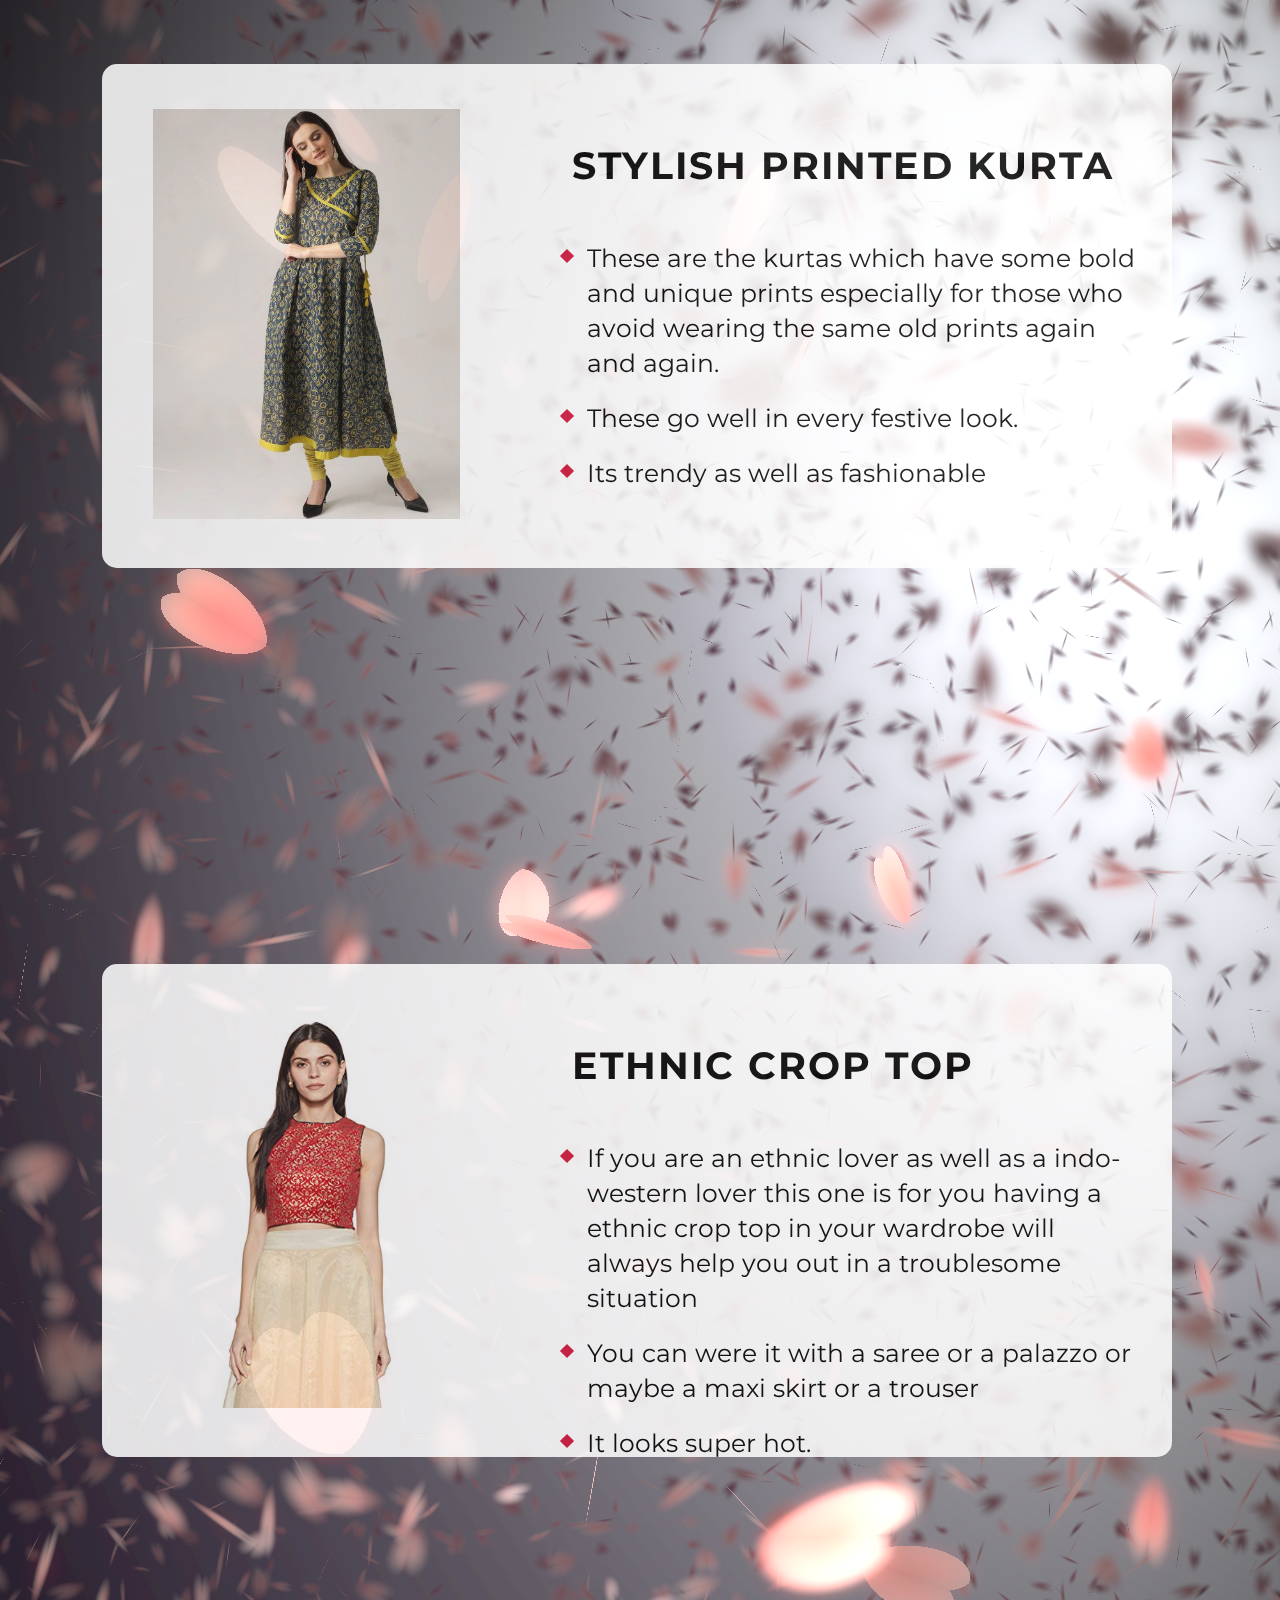
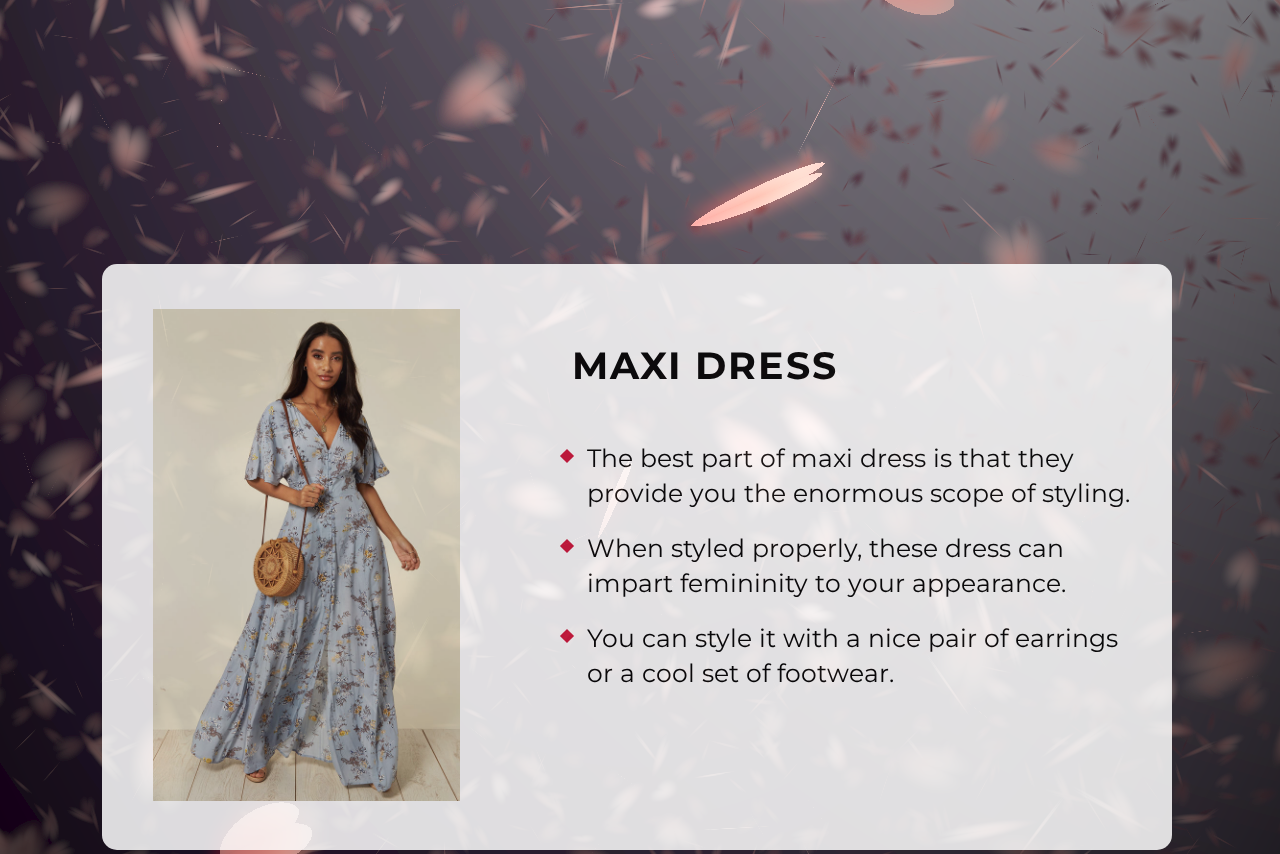
==== index.html @ 2b89db52 "Intial Commit" ====
<!DOCTYPE html>
<html lang="en">

<head>
    <meta charset="UTF-8">
    <meta name="viewport" content="width=device-width, initial-scale=1.0">
    <meta http-equiv="X-UA-Compatible" content="ie=edge">
    <title>Fashion to its Finest</title>
    <link rel="stylesheet" href="./style.css">
</head>

<body>
    <canvas id="sakura"></canvas>
    <div class="btnbg">
    </div>

    <div class="jumbo">

        <div class="product-img"><img src="./images/pkurtas.jpg" alt=""></div>

        <div class="product-info">
            <h2 id="item_head">Stylish printed kurta</h2>
            <ul>
                <li>These are the kurtas which have some bold and unique prints especially for those who avoid wearing
                    the
                    same old prints again and again.</li>
                <li>These go well in every festive look.</li>
                <li>Its trendy as well as fashionable</li>
            </ul>
        </div>

    </div>
    
    <div class="jumbo jumbo2">

        <div class="product-img"><img src="./images/crop.jpg" alt=""></div>

        <div class="product-info">
            <h2 id="item_head">Ethnic crop top</h2>
            <ul>
                    <li>If you are an ethnic lover as well as a indo-western lover this one is for you having a ethnic crop top
                            in your wardrobe will always help you out in a troublesome situation</li>
                        <li>You can were it with a saree or a palazzo or maybe a maxi skirt or a trouser</li>
                        <li>It looks super hot.</li>
            </ul>
        </div>

    </div>

    <div class="jumbo jumbo3">

            <div class="product-img"><img src="./images/maxi.jpg" alt=""></div>
    
            <div class="product-info">
                <h2 id="item_head">Maxi dress</h2>
                <ul>
                        <li>The best part of maxi dress is that they provide you the enormous scope of styling.</li>
                        <li>When styled properly, these dress can impart femininity to your appearance.</li>
                        <li>You can style it with a nice pair of earrings or a cool set of footwear.</li>
                </ul>
            </div>
    
        </div>

    <!-- sakura shader -->
    <script id="sakura_point_vsh" type="x-shader/x_vertex">
        uniform mat4 uProjection;
        uniform mat4 uModelview;
        uniform vec3 uResolution;
        uniform vec3 uOffset;
        uniform vec3 uDOF;  //x:focus distance, y:focus radius, z:max radius
        uniform vec3 uFade; //x:start distance, y:half distance, z:near fade start
        
        attribute vec3 aPosition;
        attribute vec3 aEuler;
        attribute vec2 aMisc; //x:size, y:fade
        
        varying vec3 pposition;
        varying float psize;
        varying float palpha;
        varying float pdist;
        
        //varying mat3 rotMat;
        varying vec3 normX;
        varying vec3 normY;
        varying vec3 normZ;
        varying vec3 normal;
        
        varying float diffuse;
        varying float specular;
        varying float rstop;
        varying float distancefade;
        
        void main(void) {
            // Projection is based on vertical angle
            vec4 pos = uModelview * vec4(aPosition + uOffset, 1.0);
            gl_Position = uProjection * pos;
            gl_PointSize = aMisc.x * uProjection[1][1] / -pos.z * uResolution.y * 0.5;
            
            pposition = pos.xyz;
            psize = aMisc.x;
            pdist = length(pos.xyz);
            palpha = smoothstep(0.0, 1.0, (pdist - 0.1) / uFade.z);
            
            vec3 elrsn = sin(aEuler);
            vec3 elrcs = cos(aEuler);
            mat3 rotx = mat3(
                1.0, 0.0, 0.0,
                0.0, elrcs.x, elrsn.x,
                0.0, -elrsn.x, elrcs.x
            );
            mat3 roty = mat3(
                elrcs.y, 0.0, -elrsn.y,
                0.0, 1.0, 0.0,
                elrsn.y, 0.0, elrcs.y
            );
            mat3 rotz = mat3(
                elrcs.z, elrsn.z, 0.0, 
                -elrsn.z, elrcs.z, 0.0,
                0.0, 0.0, 1.0
            );
            mat3 rotmat = rotx * roty * rotz;
            normal = rotmat[2];
            
            mat3 trrotm = mat3(
                rotmat[0][0], rotmat[1][0], rotmat[2][0],
                rotmat[0][1], rotmat[1][1], rotmat[2][1],
                rotmat[0][2], rotmat[1][2], rotmat[2][2]
            );
            normX = trrotm[0];
            normY = trrotm[1];
            normZ = trrotm[2];
            
            const vec3 lit = vec3(0.6917144638660746, 0.6917144638660746, -0.20751433915982237);
            
            float tmpdfs = dot(lit, normal);
            if(tmpdfs < 0.0) {
                normal = -normal;
                tmpdfs = dot(lit, normal);
            }
            diffuse = 0.4 + tmpdfs;
            
            vec3 eyev = normalize(-pos.xyz);
            if(dot(eyev, normal) > 0.0) {
                vec3 hv = normalize(eyev + lit);
                specular = pow(max(dot(hv, normal), 0.0), 20.0);
            }
            else {
                specular = 0.0;
            }
            
            rstop = clamp((abs(pdist - uDOF.x) - uDOF.y) / uDOF.z, 0.0, 1.0);
            rstop = pow(rstop, 0.5);
            //-0.69315 = ln(0.5)
            distancefade = min(1.0, exp((uFade.x - pdist) * 0.69315 / uFade.y));
        }
        </script>
    <script id="sakura_point_fsh" type="x-shader/x_fragment">
        #ifdef GL_ES
        //precision mediump float;
        precision highp float;
        #endif
        
        uniform vec3 uDOF;  //x:focus distance, y:focus radius, z:max radius
        uniform vec3 uFade; //x:start distance, y:half distance, z:near fade start
        
        const vec3 fadeCol = vec3(0.08, 0.03, 0.06);
        
        varying vec3 pposition;
        varying float psize;
        varying float palpha;
        varying float pdist;
        
        //varying mat3 rotMat;
        varying vec3 normX;
        varying vec3 normY;
        varying vec3 normZ;
        varying vec3 normal;
        
        varying float diffuse;
        varying float specular;
        varying float rstop;
        varying float distancefade;
        
        float ellipse(vec2 p, vec2 o, vec2 r) {
            vec2 lp = (p - o) / r;
            return length(lp) - 1.0;
        }
        
        void main(void) {
            vec3 p = vec3(gl_PointCoord - vec2(0.5, 0.5), 0.0) * 2.0;
            vec3 d = vec3(0.0, 0.0, -1.0);
            float nd = normZ.z; //dot(-normZ, d);
            if(abs(nd) < 0.0001) discard;
            
            float np = dot(normZ, p);
            vec3 tp = p + d * np / nd;
            vec2 coord = vec2(dot(normX, tp), dot(normY, tp));
            
            //angle = 15 degree
            const float flwrsn = 0.258819045102521;
            const float flwrcs = 0.965925826289068;
            mat2 flwrm = mat2(flwrcs, -flwrsn, flwrsn, flwrcs);
            vec2 flwrp = vec2(abs(coord.x), coord.y) * flwrm;
            
            float r;
            if(flwrp.x < 0.0) {
                r = ellipse(flwrp, vec2(0.065, 0.024) * 0.5, vec2(0.36, 0.96) * 0.5);
            }
            else {
                r = ellipse(flwrp, vec2(0.065, 0.024) * 0.5, vec2(0.58, 0.96) * 0.5);
            }
            
            if(r > rstop) discard;
            
            vec3 col = mix(vec3(1.0, 0.8, 0.75), vec3(1.0, 0.9, 0.87), r);
            float grady = mix(0.0, 1.0, pow(coord.y * 0.5 + 0.5, 0.35));
            col *= vec3(1.0, grady, grady);
            col *= mix(0.8, 1.0, pow(abs(coord.x), 0.3));
            col = col * diffuse + specular;
            
            col = mix(fadeCol, col, distancefade);
            
            float alpha = (rstop > 0.001)? (0.5 - r / (rstop * 2.0)) : 1.0;
            alpha = smoothstep(0.0, 1.0, alpha) * palpha;
            
            gl_FragColor = vec4(col * 0.5, alpha);
        }
        </script>
    <!-- effects -->
    <script id="fx_common_vsh" type="x-shader/x_vertex">
        uniform vec3 uResolution;
        attribute vec2 aPosition;
        
        varying vec2 texCoord;
        varying vec2 screenCoord;
        
        void main(void) {
            gl_Position = vec4(aPosition, 0.0, 1.0);
            texCoord = aPosition.xy * 0.5 + vec2(0.5, 0.5);
            screenCoord = aPosition.xy * vec2(uResolution.z, 1.0);
        }
        </script>
    <script id="bg_fsh" type="x-shader/x_fragment">
        #ifdef GL_ES
        //precision mediump float;
        precision highp float;
        #endif
        
        uniform vec2 uTimes;
        
        varying vec2 texCoord;
        varying vec2 screenCoord;
        
        void main(void) {
            vec3 col;
            float c;
            vec2 tmpv = texCoord * vec2(0.8, 1.0) - vec2(0.95, 1.0);
            c = exp(-pow(length(tmpv) * 1.8, 2.0));
            col = mix(vec3(0.02, 0.0, 0.03), vec3(0.96, 0.98, 1.0) * 1.5, c);
            gl_FragColor = vec4(col * 0.5, 1.0);
        }
        </script>
    <script id="fx_brightbuf_fsh" type="x-shader/x_fragment">
        #ifdef GL_ES
        //precision mediump float;
        precision highp float;
        #endif
        uniform sampler2D uSrc;
        uniform vec2 uDelta;
        
        varying vec2 texCoord;
        varying vec2 screenCoord;
        
        void main(void) {
            vec4 col = texture2D(uSrc, texCoord);
            gl_FragColor = vec4(col.rgb * 2.0 - vec3(0.5), 1.0);
        }
        </script>
    <script id="fx_dirblur_r4_fsh" type="x-shader/x_fragment">
        #ifdef GL_ES
        //precision mediump float;
        precision highp float;
        #endif
        uniform sampler2D uSrc;
        uniform vec2 uDelta;
        uniform vec4 uBlurDir; //dir(x, y), stride(z, w)
        
        varying vec2 texCoord;
        varying vec2 screenCoord;
        
        void main(void) {
            vec4 col = texture2D(uSrc, texCoord);
            col = col + texture2D(uSrc, texCoord + uBlurDir.xy * uDelta);
            col = col + texture2D(uSrc, texCoord - uBlurDir.xy * uDelta);
            col = col + texture2D(uSrc, texCoord + (uBlurDir.xy + uBlurDir.zw) * uDelta);
            col = col + texture2D(uSrc, texCoord - (uBlurDir.xy + uBlurDir.zw) * uDelta);
            gl_FragColor = col / 5.0;
        }
        </script>
    <!-- effect fragment shader template -->
    <script id="fx_common_fsh" type="x-shader/x_fragment">
        #ifdef GL_ES
        //precision mediump float;
        precision highp float;
        #endif
        uniform sampler2D uSrc;
        uniform vec2 uDelta;
        
        varying vec2 texCoord;
        varying vec2 screenCoord;
        
        void main(void) {
            gl_FragColor = texture2D(uSrc, texCoord);
        }
        </script>
    <!-- post processing -->
    <script id="pp_final_vsh" type="x-shader/x_vertex">
        uniform vec3 uResolution;
        attribute vec2 aPosition;
        varying vec2 texCoord;
        varying vec2 screenCoord;
        void main(void) {
            gl_Position = vec4(aPosition, 0.0, 1.0);
            texCoord = aPosition.xy * 0.5 + vec2(0.5, 0.5);
            screenCoord = aPosition.xy * vec2(uResolution.z, 1.0);
        }
        </script>
    <script id="pp_final_fsh" type="x-shader/x_fragment">
        #ifdef GL_ES
        //precision mediump float;
        precision highp float;
        #endif
        uniform sampler2D uSrc;
        uniform sampler2D uBloom;
        uniform vec2 uDelta;
        varying vec2 texCoord;
        varying vec2 screenCoord;
        void main(void) {
            vec4 srccol = texture2D(uSrc, texCoord) * 2.0;
            vec4 bloomcol = texture2D(uBloom, texCoord);
            vec4 col;
            col = srccol + bloomcol * (vec4(1.0) + srccol);
            col *= smoothstep(1.0, 0.0, pow(length((texCoord - vec2(0.5)) * 2.0), 1.2) * 0.5);
            col = pow(col, vec4(0.45454545454545)); //(1.0 / 2.2)
            
            gl_FragColor = vec4(col.rgb, 1.0);
            gl_FragColor.a = 1.0;
        }
        </script>

    <script src="./script.js"></script>
</body>

</html>
---- style.css ----
@import url('https://fonts.googleapis.com/css?family=Cookie|Fredoka+One|Montserrat|Roboto&display=swap');

body {
    padding: 0;
    margin: 0;
    overflow-x: hidden;
    height: 600px;
    font-family: Roboto, 'sans-serif';
}

canvas {
    padding: 0;
    margin: 0;
}

div.btnbg {
    position: fixed;
    left: 0;
    top: 0;
}

div.jumbo {
    width: 80%;
    margin: 5% 8%;
    position: absolute;
    top: 0;
    background: white;
    border-radius: 15px;
    padding: 20px;
    padding-left: 2%;
    opacity: 0.85;
}

#item_head {
    text-transform: uppercase;
    letter-spacing: 2px;
    position: relative;
    top: -22px;
    left: 50px;
}

.product-img img {
    width: 30% !important;
    padding: 25px;
}

.product-info {
    position: absolute;
    top: 0;
    left: 420px;
    margin-top: 70px;
    font-size: 25px;
    font-family: Montserrat;
}

.product-info li {
    width: 90%;
    margin-top: 20px;
    line-height: 35px;
}

ul {
    list-style: none;
}

ul li {
    margin: 0;
    padding-left: 1em;
    position: relative;
}

ul li:after {
    content: '';
    height: .4em;
    width: .4em;
    background: #D2153A;
    display: block;
    position: absolute;
    transform: rotate(45deg);
    top: 0.4em;
    left: 0;
}

.jumbo2 {
    position: absolute;
    top: 100vh !important;
}

.jumbo3 {
    position: absolute;
    top: 200vh !important;
}
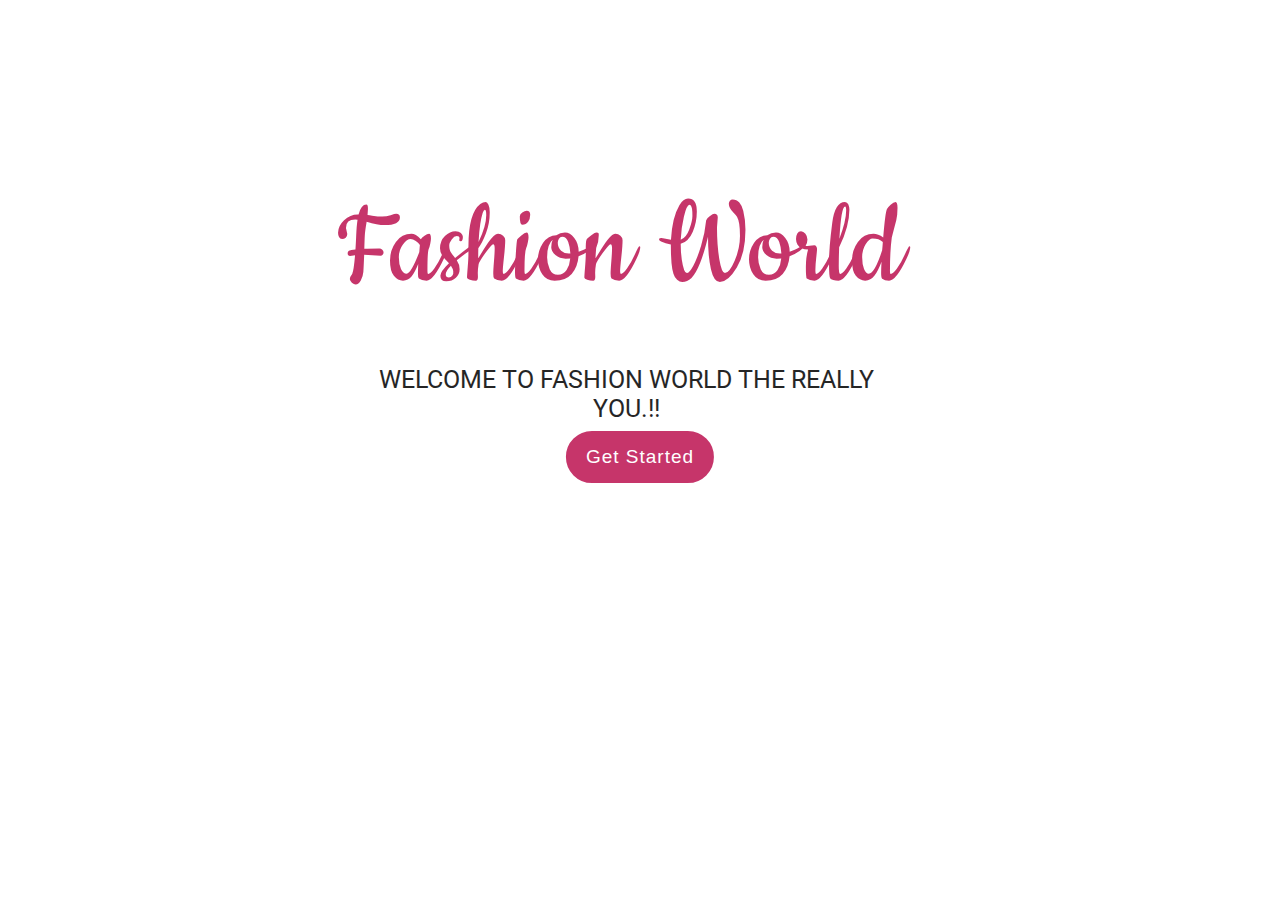
==== commit d1a94428: "Rename home.html to index.html" ====
--- a/index.html
+++ b/index.html
@@ -1,355 +1,74 @@
 <!DOCTYPE html>
 <html lang="en">
-
 <head>
     <meta charset="UTF-8">
     <meta name="viewport" content="width=device-width, initial-scale=1.0">
     <meta http-equiv="X-UA-Compatible" content="ie=edge">
-    <title>Fashion to its Finest</title>
+    <title>Fashion To Its Finest</title>
     <link rel="stylesheet" href="./style.css">
 </head>
 
+<style>
+
+    body {
+        overflow: hidden;
+    }
+
+    .jumbo {
+        margin-top: 7% !important;
+    }
+
+    .heading {
+        font-size: 130px;
+        font-family: Cookie;
+        font-weight: 100;
+        color: #bd1251;
+        text-align: center;
+        position: relative;
+        top: -20px;
+        left: -20px;
+    }
+
+    .info {
+        text-align: center;
+        font-size: 25px;
+        position: absolute;
+        top: 250px;
+        left: 49%;
+        transform: translateX(-50%);
+        text-transform: uppercase;
+    }
+
+    .btn {
+        transform: translateX(-50%);
+        position: relative;
+        left: 50%;
+        border-radius: 50px;
+        padding: 15px 20px;
+        background-color: #bd1251;
+        border: 2px solid white;
+        font-size: 19px;
+        color: white;
+        letter-spacing: 1px;
+        margin-bottom: 30px;
+    }
+
+    .btn:hover {
+        cursor: pointer;
+        background: white;
+        border: 2px solid #bd1251;
+        color: #bd1251;
+    }
+
+</style>
+
 <body>
-    <canvas id="sakura"></canvas>
-    <div class="btnbg">
-    </div>
-
     <div class="jumbo">
 
-        <div class="product-img"><img src="./images/pkurtas.jpg" alt=""></div>
-
-        <div class="product-info">
-            <h2 id="item_head">Stylish printed kurta</h2>
-            <ul>
-                <li>These are the kurtas which have some bold and unique prints especially for those who avoid wearing
-                    the
-                    same old prints again and again.</li>
-                <li>These go well in every festive look.</li>
-                <li>Its trendy as well as fashionable</li>
-            </ul>
-        </div>
+        <h1 class="heading">Fashion World</h1>
+        <p class="info">Welcome to Fashion World the really you.!!</p>
+        <button class="btn" onclick="location.href = './index.html';"> Get Started </button>
 
     </div>
-    
-    <div class="jumbo jumbo2">
-
-        <div class="product-img"><img src="./images/crop.jpg" alt=""></div>
-
-        <div class="product-info">
-            <h2 id="item_head">Ethnic crop top</h2>
-            <ul>
-                    <li>If you are an ethnic lover as well as a indo-western lover this one is for you having a ethnic crop top
-                            in your wardrobe will always help you out in a troublesome situation</li>
-                        <li>You can were it with a saree or a palazzo or maybe a maxi skirt or a trouser</li>
-                        <li>It looks super hot.</li>
-            </ul>
-        </div>
-
-    </div>
-
-    <div class="jumbo jumbo3">
-
-            <div class="product-img"><img src="./images/maxi.jpg" alt=""></div>
-    
-            <div class="product-info">
-                <h2 id="item_head">Maxi dress</h2>
-                <ul>
-                        <li>The best part of maxi dress is that they provide you the enormous scope of styling.</li>
-                        <li>When styled properly, these dress can impart femininity to your appearance.</li>
-                        <li>You can style it with a nice pair of earrings or a cool set of footwear.</li>
-                </ul>
-            </div>
-    
-        </div>
-
-    <!-- sakura shader -->
-    <script id="sakura_point_vsh" type="x-shader/x_vertex">
-        uniform mat4 uProjection;
-        uniform mat4 uModelview;
-        uniform vec3 uResolution;
-        uniform vec3 uOffset;
-        uniform vec3 uDOF;  //x:focus distance, y:focus radius, z:max radius
-        uniform vec3 uFade; //x:start distance, y:half distance, z:near fade start
-        
-        attribute vec3 aPosition;
-        attribute vec3 aEuler;
-        attribute vec2 aMisc; //x:size, y:fade
-        
-        varying vec3 pposition;
-        varying float psize;
-        varying float palpha;
-        varying float pdist;
-        
-        //varying mat3 rotMat;
-        varying vec3 normX;
-        varying vec3 normY;
-        varying vec3 normZ;
-        varying vec3 normal;
-        
-        varying float diffuse;
-        varying float specular;
-        varying float rstop;
-        varying float distancefade;
-        
-        void main(void) {
-            // Projection is based on vertical angle
-            vec4 pos = uModelview * vec4(aPosition + uOffset, 1.0);
-            gl_Position = uProjection * pos;
-            gl_PointSize = aMisc.x * uProjection[1][1] / -pos.z * uResolution.y * 0.5;
-            
-            pposition = pos.xyz;
-            psize = aMisc.x;
-            pdist = length(pos.xyz);
-            palpha = smoothstep(0.0, 1.0, (pdist - 0.1) / uFade.z);
-            
-            vec3 elrsn = sin(aEuler);
-            vec3 elrcs = cos(aEuler);
-            mat3 rotx = mat3(
-                1.0, 0.0, 0.0,
-                0.0, elrcs.x, elrsn.x,
-                0.0, -elrsn.x, elrcs.x
-            );
-            mat3 roty = mat3(
-                elrcs.y, 0.0, -elrsn.y,
-                0.0, 1.0, 0.0,
-                elrsn.y, 0.0, elrcs.y
-            );
-            mat3 rotz = mat3(
-                elrcs.z, elrsn.z, 0.0, 
-                -elrsn.z, elrcs.z, 0.0,
-                0.0, 0.0, 1.0
-            );
-            mat3 rotmat = rotx * roty * rotz;
-            normal = rotmat[2];
-            
-            mat3 trrotm = mat3(
-                rotmat[0][0], rotmat[1][0], rotmat[2][0],
-                rotmat[0][1], rotmat[1][1], rotmat[2][1],
-                rotmat[0][2], rotmat[1][2], rotmat[2][2]
-            );
-            normX = trrotm[0];
-            normY = trrotm[1];
-            normZ = trrotm[2];
-            
-            const vec3 lit = vec3(0.6917144638660746, 0.6917144638660746, -0.20751433915982237);
-            
-            float tmpdfs = dot(lit, normal);
-            if(tmpdfs < 0.0) {
-                normal = -normal;
-                tmpdfs = dot(lit, normal);
-            }
-            diffuse = 0.4 + tmpdfs;
-            
-            vec3 eyev = normalize(-pos.xyz);
-            if(dot(eyev, normal) > 0.0) {
-                vec3 hv = normalize(eyev + lit);
-                specular = pow(max(dot(hv, normal), 0.0), 20.0);
-            }
-            else {
-                specular = 0.0;
-            }
-            
-            rstop = clamp((abs(pdist - uDOF.x) - uDOF.y) / uDOF.z, 0.0, 1.0);
-            rstop = pow(rstop, 0.5);
-            //-0.69315 = ln(0.5)
-            distancefade = min(1.0, exp((uFade.x - pdist) * 0.69315 / uFade.y));
-        }
-        </script>
-    <script id="sakura_point_fsh" type="x-shader/x_fragment">
-        #ifdef GL_ES
-        //precision mediump float;
-        precision highp float;
-        #endif
-        
-        uniform vec3 uDOF;  //x:focus distance, y:focus radius, z:max radius
-        uniform vec3 uFade; //x:start distance, y:half distance, z:near fade start
-        
-        const vec3 fadeCol = vec3(0.08, 0.03, 0.06);
-        
-        varying vec3 pposition;
-        varying float psize;
-        varying float palpha;
-        varying float pdist;
-        
-        //varying mat3 rotMat;
-        varying vec3 normX;
-        varying vec3 normY;
-        varying vec3 normZ;
-        varying vec3 normal;
-        
-        varying float diffuse;
-        varying float specular;
-        varying float rstop;
-        varying float distancefade;
-        
-        float ellipse(vec2 p, vec2 o, vec2 r) {
-            vec2 lp = (p - o) / r;
-            return length(lp) - 1.0;
-        }
-        
-        void main(void) {
-            vec3 p = vec3(gl_PointCoord - vec2(0.5, 0.5), 0.0) * 2.0;
-            vec3 d = vec3(0.0, 0.0, -1.0);
-            float nd = normZ.z; //dot(-normZ, d);
-            if(abs(nd) < 0.0001) discard;
-            
-            float np = dot(normZ, p);
-            vec3 tp = p + d * np / nd;
-            vec2 coord = vec2(dot(normX, tp), dot(normY, tp));
-            
-            //angle = 15 degree
-            const float flwrsn = 0.258819045102521;
-            const float flwrcs = 0.965925826289068;
-            mat2 flwrm = mat2(flwrcs, -flwrsn, flwrsn, flwrcs);
-            vec2 flwrp = vec2(abs(coord.x), coord.y) * flwrm;
-            
-            float r;
-            if(flwrp.x < 0.0) {
-                r = ellipse(flwrp, vec2(0.065, 0.024) * 0.5, vec2(0.36, 0.96) * 0.5);
-            }
-            else {
-                r = ellipse(flwrp, vec2(0.065, 0.024) * 0.5, vec2(0.58, 0.96) * 0.5);
-            }
-            
-            if(r > rstop) discard;
-            
-            vec3 col = mix(vec3(1.0, 0.8, 0.75), vec3(1.0, 0.9, 0.87), r);
-            float grady = mix(0.0, 1.0, pow(coord.y * 0.5 + 0.5, 0.35));
-            col *= vec3(1.0, grady, grady);
-            col *= mix(0.8, 1.0, pow(abs(coord.x), 0.3));
-            col = col * diffuse + specular;
-            
-            col = mix(fadeCol, col, distancefade);
-            
-            float alpha = (rstop > 0.001)? (0.5 - r / (rstop * 2.0)) : 1.0;
-            alpha = smoothstep(0.0, 1.0, alpha) * palpha;
-            
-            gl_FragColor = vec4(col * 0.5, alpha);
-        }
-        </script>
-    <!-- effects -->
-    <script id="fx_common_vsh" type="x-shader/x_vertex">
-        uniform vec3 uResolution;
-        attribute vec2 aPosition;
-        
-        varying vec2 texCoord;
-        varying vec2 screenCoord;
-        
-        void main(void) {
-            gl_Position = vec4(aPosition, 0.0, 1.0);
-            texCoord = aPosition.xy * 0.5 + vec2(0.5, 0.5);
-            screenCoord = aPosition.xy * vec2(uResolution.z, 1.0);
-        }
-        </script>
-    <script id="bg_fsh" type="x-shader/x_fragment">
-        #ifdef GL_ES
-        //precision mediump float;
-        precision highp float;
-        #endif
-        
-        uniform vec2 uTimes;
-        
-        varying vec2 texCoord;
-        varying vec2 screenCoord;
-        
-        void main(void) {
-            vec3 col;
-            float c;
-            vec2 tmpv = texCoord * vec2(0.8, 1.0) - vec2(0.95, 1.0);
-            c = exp(-pow(length(tmpv) * 1.8, 2.0));
-            col = mix(vec3(0.02, 0.0, 0.03), vec3(0.96, 0.98, 1.0) * 1.5, c);
-            gl_FragColor = vec4(col * 0.5, 1.0);
-        }
-        </script>
-    <script id="fx_brightbuf_fsh" type="x-shader/x_fragment">
-        #ifdef GL_ES
-        //precision mediump float;
-        precision highp float;
-        #endif
-        uniform sampler2D uSrc;
-        uniform vec2 uDelta;
-        
-        varying vec2 texCoord;
-        varying vec2 screenCoord;
-        
-        void main(void) {
-            vec4 col = texture2D(uSrc, texCoord);
-            gl_FragColor = vec4(col.rgb * 2.0 - vec3(0.5), 1.0);
-        }
-        </script>
-    <script id="fx_dirblur_r4_fsh" type="x-shader/x_fragment">
-        #ifdef GL_ES
-        //precision mediump float;
-        precision highp float;
-        #endif
-        uniform sampler2D uSrc;
-        uniform vec2 uDelta;
-        uniform vec4 uBlurDir; //dir(x, y), stride(z, w)
-        
-        varying vec2 texCoord;
-        varying vec2 screenCoord;
-        
-        void main(void) {
-            vec4 col = texture2D(uSrc, texCoord);
-            col = col + texture2D(uSrc, texCoord + uBlurDir.xy * uDelta);
-            col = col + texture2D(uSrc, texCoord - uBlurDir.xy * uDelta);
-            col = col + texture2D(uSrc, texCoord + (uBlurDir.xy + uBlurDir.zw) * uDelta);
-            col = col + texture2D(uSrc, texCoord - (uBlurDir.xy + uBlurDir.zw) * uDelta);
-            gl_FragColor = col / 5.0;
-        }
-        </script>
-    <!-- effect fragment shader template -->
-    <script id="fx_common_fsh" type="x-shader/x_fragment">
-        #ifdef GL_ES
-        //precision mediump float;
-        precision highp float;
-        #endif
-        uniform sampler2D uSrc;
-        uniform vec2 uDelta;
-        
-        varying vec2 texCoord;
-        varying vec2 screenCoord;
-        
-        void main(void) {
-            gl_FragColor = texture2D(uSrc, texCoord);
-        }
-        </script>
-    <!-- post processing -->
-    <script id="pp_final_vsh" type="x-shader/x_vertex">
-        uniform vec3 uResolution;
-        attribute vec2 aPosition;
-        varying vec2 texCoord;
-        varying vec2 screenCoord;
-        void main(void) {
-            gl_Position = vec4(aPosition, 0.0, 1.0);
-            texCoord = aPosition.xy * 0.5 + vec2(0.5, 0.5);
-            screenCoord = aPosition.xy * vec2(uResolution.z, 1.0);
-        }
-        </script>
-    <script id="pp_final_fsh" type="x-shader/x_fragment">
-        #ifdef GL_ES
-        //precision mediump float;
-        precision highp float;
-        #endif
-        uniform sampler2D uSrc;
-        uniform sampler2D uBloom;
-        uniform vec2 uDelta;
-        varying vec2 texCoord;
-        varying vec2 screenCoord;
-        void main(void) {
-            vec4 srccol = texture2D(uSrc, texCoord) * 2.0;
-            vec4 bloomcol = texture2D(uBloom, texCoord);
-            vec4 col;
-            col = srccol + bloomcol * (vec4(1.0) + srccol);
-            col *= smoothstep(1.0, 0.0, pow(length((texCoord - vec2(0.5)) * 2.0), 1.2) * 0.5);
-            col = pow(col, vec4(0.45454545454545)); //(1.0 / 2.2)
-            
-            gl_FragColor = vec4(col.rgb, 1.0);
-            gl_FragColor.a = 1.0;
-        }
-        </script>
-
-    <script src="./script.js"></script>
 </body>
-
-</html>+</html>
